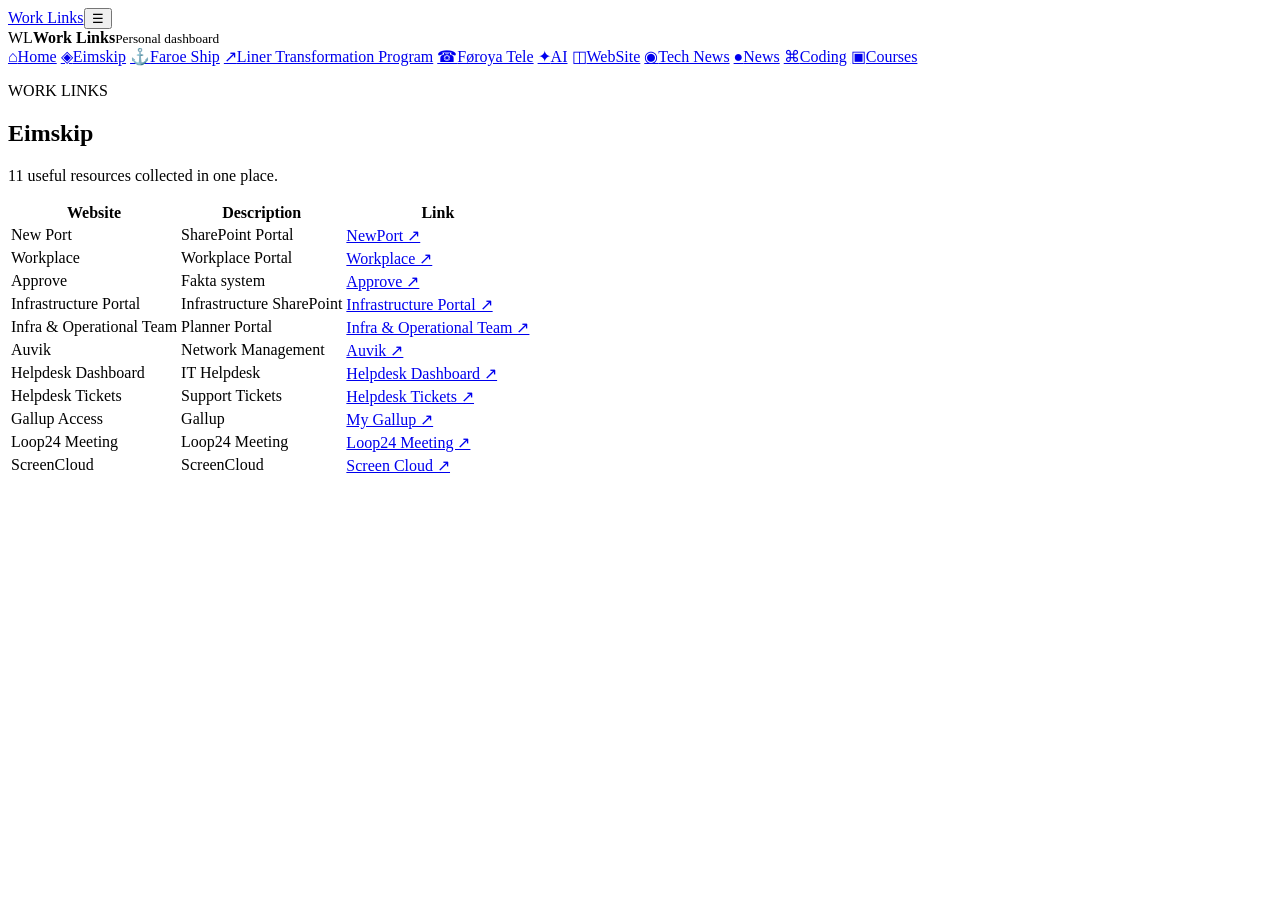
==== eimskip.html @ cf00a055 "Add files via upload" ====
<!DOCTYPE html>

<html lang="en">
<head>
<meta charset="utf-8"/>
<meta content="width=device-width,initial-scale=1" name="viewport"/>
<link href="css/style.css" rel="stylesheet"/>
<title>Work links — Eimskip</title>
<meta content="#072a40" name="theme-color"/></head>
<body>
<header class="mobile-header"><a class="mobile-brand" href="index.html">Work Links</a><button aria-controls="sidebar" aria-expanded="false" aria-label="Open navigation" class="menu-toggle" type="button">☰</button></header><nav aria-label="Main navigation" class="sidebar" id="sidebar"><div class="sidebar-brand"><span aria-hidden="true" class="brand-mark">WL</span><span><strong>Work Links</strong><small>Personal dashboard</small></span></div>
<a href="index.html"><span aria-hidden="true" class="nav-icon">⌂</span>Home</a>
<a href="eimskip.html"><span aria-hidden="true" class="nav-icon">◈</span>Eimskip</a>
<a href="faroeship.html"><span aria-hidden="true" class="nav-icon">⚓</span>Faroe Ship</a>
<a href="ltp.html"><span aria-hidden="true" class="nav-icon">↗</span>Liner Transformation Program</a>
<a href="ft.html"><span aria-hidden="true" class="nav-icon">☎</span>Føroya Tele</a>
<a href="ai.html"><span aria-hidden="true" class="nav-icon">✦</span>AI</a>
<a href="website.html"><span aria-hidden="true" class="nav-icon">◫</span>WebSite</a>
<a href="technews.html"><span aria-hidden="true" class="nav-icon">◉</span>Tech News</a>
<a href="news.html"><span aria-hidden="true" class="nav-icon">●</span>News</a>
<a href="code.html"><span aria-hidden="true" class="nav-icon">⌘</span>Coding</a>
<a href="courses.html"><span aria-hidden="true" class="nav-icon">▣</span>Courses</a>
<!--<a href="productmanagement.html"><span aria-hidden="true" class="nav-icon">◆</span>Product Management</a>-->
</nav><main class="main-content"><div class="content-card" id="content">
<p class="eyebrow">WORK LINKS</p><h2>Eimskip</h2><p class="page-intro">11 useful resources collected in one place.</p>
<table class="table table-striped">
<thead>
<tr><th>Website</th><th>Description</th><th>Link</th></tr>
</thead>
<tbody>
<tr>
<td>New Port</td>
<td>SharePoint Portal</td>
<td><a class="visit-link" href="https://eimskipis.sharepoint.com/" rel="noopener noreferrer" target="_blank"><i class="fas fa-search"></i> NewPort  ↗</a></td>
</tr>
<tr>
<td>Workplace</td>
<td>Workplace Portal</td>
<td><a class="visit-link" href="https://eimskip.workplace.com/" rel="noopener noreferrer" target="_blank"><i class="fas fa-search"></i> Workplace  ↗</a></td>
</tr>
<tr>
<td>Approve</td>
<td>Fakta system</td>
<td><a class="visit-link" href="https://approve.eimskip.net/" rel="noopener noreferrer" target="_blank"><i class="fas fa-search"></i> Approve  ↗</a></td>
</tr>
<tr>
<td>Infrastructure Portal</td>
<td>Infrastructure SharePoint</td>
<td><a class="visit-link" href="https://eimskipis.sharepoint.com/sites/InfrastructurePortal" rel="noopener noreferrer" target="_blank"><i class="fas fa-search"></i> Infrastructure Portal  ↗</a></td>
</tr>
<tr>
<td>Infra &amp; Operational Team</td>
<td>Planner Portal</td>
<td><a class="visit-link" href="https://planner.cloud.microsoft/eimskipis.onmicrosoft.com/en-US/Home/Planner" rel="noopener noreferrer" target="_blank"><i class="fas fa-search"></i> Infra &amp; Operational Team  ↗</a></td>
</tr>
<tr>
<td>Auvik</td>
<td>Network Management</td>
<td><a class="visit-link" href="https://auth.auvik.com/login/login.htm" rel="noopener noreferrer" target="_blank"><i class="fas fa-search"></i> Auvik  ↗</a></td>
</tr>
<tr>
<td>Helpdesk Dashboard</td>
<td>IT Helpdesk</td>
<td><a class="visit-link" href="https://eimskip.freshservice.com/a/dashboard/default" rel="noopener noreferrer" target="_blank"><i class="fas fa-search"></i> Helpdesk Dashboard  ↗</a></td>
</tr>
<tr>
<td>Helpdesk Tickets</td>
<td>Support Tickets</td>
<td><a class="visit-link" href="https://eimskip.freshservice.com/support/home" rel="noopener noreferrer" target="_blank"><i class="fas fa-search"></i> Helpdesk Tickets  ↗</a></td>
</tr>
<tr>
<td>Gallup Access</td>
<td>Gallup</td>
<td><a class="visit-link" href="https://my.gallup.com/" rel="noopener noreferrer" target="_blank"><i class="fas fa-search"></i> My Gallup  ↗</a></td>
</tr>
<tr>
<td>Loop24 Meeting</td>
<td>Loop24 Meeting</td>
<td><a class="visit-link" href="https://lm.roomconfig.com/" rel="noopener noreferrer" target="_blank"><i class="fas fa-search"></i> Loop24 Meeting  ↗</a></td>
</tr>
<tr>
<td>ScreenCloud</td>
<td>ScreenCloud</td>
<td><a class="visit-link" href="https://auth.screencloud.com/login" rel="noopener noreferrer" target="_blank"><i class="fas fa-search"></i> Screen Cloud  ↗</a></td>
</tr>
</tbody>
</table>
</div></main>

<script src="js/nav-active.js"></script>
</body>
</html>
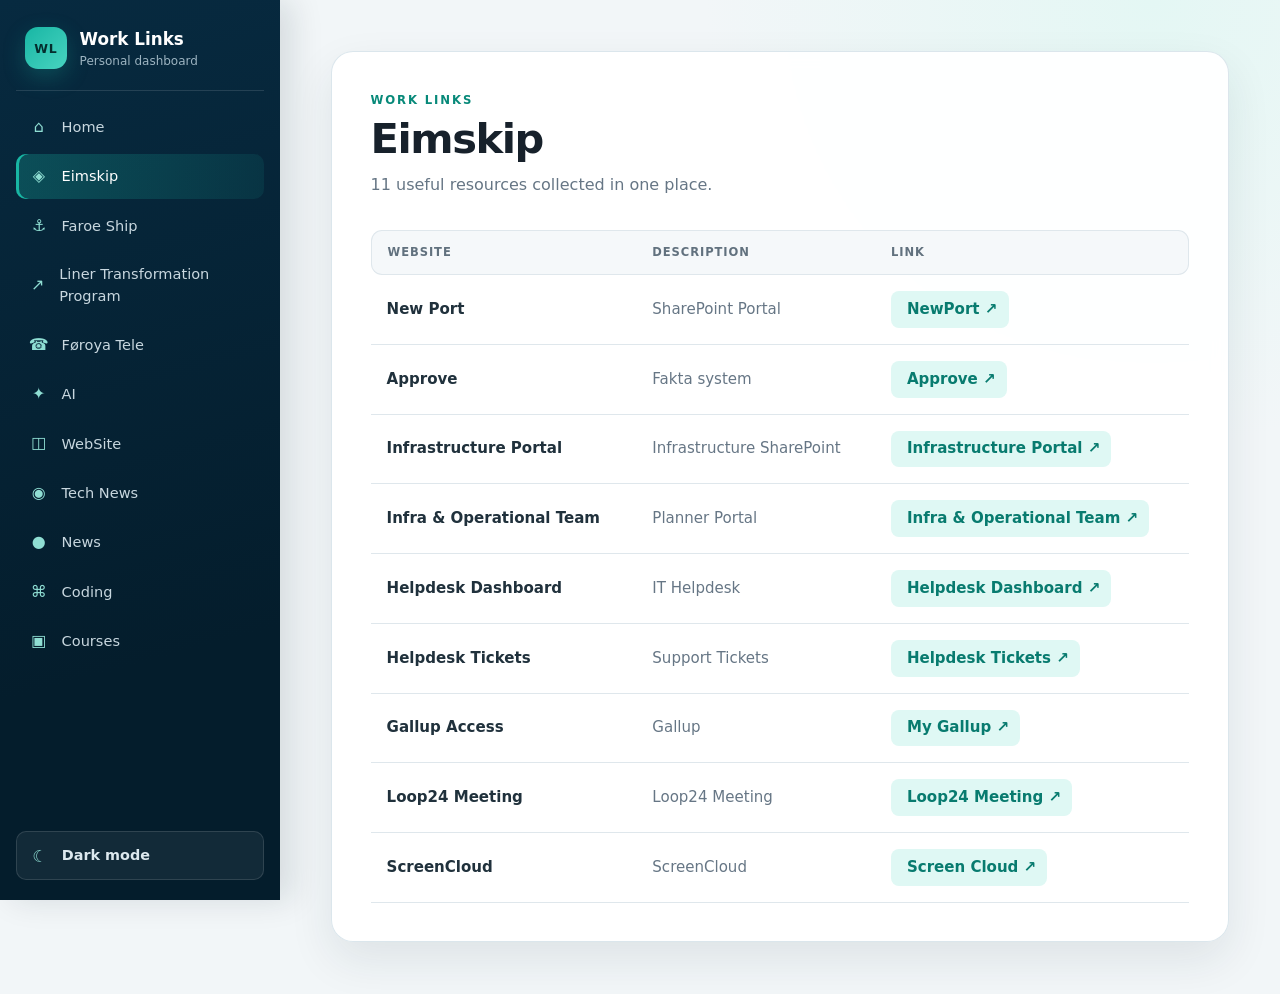
==== commit ab64d4f2: "Add files via upload" ====
--- a/eimskip.html
+++ b/eimskip.html
@@ -34,11 +34,11 @@
 <td>SharePoint Portal</td>
 <td><a class="visit-link" href="https://eimskipis.sharepoint.com/" rel="noopener noreferrer" target="_blank"><i class="fas fa-search"></i> NewPort  ↗</a></td>
 </tr>
-<tr>
+<!--<tr>
 <td>Workplace</td>
 <td>Workplace Portal</td>
 <td><a class="visit-link" href="https://eimskip.workplace.com/" rel="noopener noreferrer" target="_blank"><i class="fas fa-search"></i> Workplace  ↗</a></td>
-</tr>
+</tr>-->
 <tr>
 <td>Approve</td>
 <td>Fakta system</td>
@@ -55,10 +55,10 @@
 <td><a class="visit-link" href="https://planner.cloud.microsoft/eimskipis.onmicrosoft.com/en-US/Home/Planner" rel="noopener noreferrer" target="_blank"><i class="fas fa-search"></i> Infra &amp; Operational Team  ↗</a></td>
 </tr>
 <tr>
-<td>Auvik</td>
+<!--<td>Auvik</td>
 <td>Network Management</td>
 <td><a class="visit-link" href="https://auth.auvik.com/login/login.htm" rel="noopener noreferrer" target="_blank"><i class="fas fa-search"></i> Auvik  ↗</a></td>
-</tr>
+</tr>-->
 <tr>
 <td>Helpdesk Dashboard</td>
 <td>IT Helpdesk</td>
--- a/css/style.css
+++ b/css/style.css
@@ -0,0 +1,329 @@
+:root{
+  --nav:#072a40;
+  --nav-2:#0b3b59;
+  --accent:#18b6a4;
+  --accent-soft:#dff8f4;
+  --ink:#17212b;
+  --muted:#667685;
+  --line:#dfe7ec;
+  --surface:#fff;
+  --canvas:#f2f6f8;
+  --sidebar:280px;
+  --shadow:0 18px 45px rgba(22,45,58,.09)
+}
+*{
+  box-sizing:border-box
+}
+html{
+  font-size:16px;
+  scroll-behavior:smooth
+}
+body{
+  margin:0;
+  background:radial-gradient(circle at 90% 0,#e4f7f4 0,transparent 28rem),var(--canvas);
+  color:var(--ink);
+  font-family:Inter,ui-sans-serif,system-ui,-apple-system,"Segoe UI",sans-serif;line-height:1.55
+}
+a{
+  color:inherit
+}
+.sidebar{
+  position:fixed;
+  inset:0 auto 0 0;
+  width:var(--sidebar);
+  padding:1.25rem 1rem;
+  background:linear-gradient(165deg,var(--nav),#041d2c 72%);
+  color:#dce8ee;
+  display:flex;
+  flex-direction:column;
+  gap:.3rem;
+  overflow-y:auto;z-index:30;
+  box-shadow:12px 0 30px rgba(4,29,44,.12)
+}
+.sidebar-brand{
+  display:flex;
+  align-items:center;
+  gap:.8rem;padding:.35rem .55rem 1.2rem;
+  margin-bottom:.55rem;
+  border-bottom:1px solid rgba(255,255,255,.12)
+}
+.brand-mark{
+  display:grid;
+  place-items:center;
+  width:42px;
+  height:42px;
+  border-radius:13px;
+  background:linear-gradient(135deg,var(--accent),#48d3c0);
+  color:#042d2d;
+  font-size:.78rem;
+  font-weight:900;
+  letter-spacing:.05em;box-shadow:0 8px 22px rgba(24,182,164,.25)
+}
+.sidebar-brand strong,.sidebar-brand small{
+  display:block
+}
+.sidebar-brand strong{
+  color:#fff;
+  font-size:1.05rem
+}
+.sidebar-brand small{
+  color:#9db4c1;
+  font-size:.75rem;
+  margin-top:.05rem
+}
+.sidebar a{
+  display:flex;
+  align-items:center;
+  gap:.75rem;min-height:43px;
+  padding:.62rem .75rem;
+  border-radius:10px;
+  text-decoration:none;
+  color:#c8d7df;
+  font-size:.91rem;
+  font-weight:540;
+  transition:.18s ease
+}
+.sidebar a:hover{
+  background:rgba(255,255,255,.08);
+  color:#fff;
+  transform:translateX(2px)
+}
+.sidebar a.active{
+  background:linear-gradient(90deg,rgba(24,182,164,.28),rgba(24,182,164,.10));
+  color:#fff;
+  box-shadow:inset 3px 0 var(--accent)
+}
+.nav-icon{
+  width:1.35rem;
+  text-align:center;
+  color:#8fded3;
+  font-size:1rem
+}
+.main-content{
+  margin-left:var(--sidebar);
+  min-height:100vh;
+  padding:clamp(1.5rem,4vw,4rem)
+}
+.content-card{
+  max-width:1180px;
+  margin:0 auto;
+  background:rgba(255,255,255,.94);
+  border:1px solid rgba(215,228,234,.9);
+  border-radius:22px;
+  padding:clamp(1.25rem,3vw,2.5rem);
+  box-shadow:var(--shadow);
+  backdrop-filter:blur(8px)
+}
+.eyebrow{margin:0 0 .35rem;
+  color:#078979;
+  font-weight:800;
+  font-size:.73rem;letter-spacing:.16em
+}
+h1,h2,h3{
+  margin:0;
+  color:var(--ink);
+  line-height:1.2
+}
+h2{
+  font-size:clamp(1.8rem,4vw,2.6rem);
+  letter-spacing:-.035em
+}
+.page-intro{
+  margin:.55rem 0 2rem;
+  color:var(--muted);
+  font-size:1rem
+}
+.table{
+  width:100%;
+  border-collapse:separate;
+  border-spacing:0;
+  font-size:.94rem;
+  overflow:hidden
+}
+.table th{
+  padding:.8rem 1rem;
+  text-align:left;
+  color:#61717e;
+  background:#f5f8fa;
+  border-top:1px solid var(--line);
+  border-bottom:1px solid var(--line);
+  font-size:.72rem;
+  text-transform:uppercase;
+  letter-spacing:.08em
+}
+.table th:first-child{
+  border-left:1px solid var(--line);
+  border-radius:11px 0 0 11px
+}
+.table th:last-child{
+  border-right:1px solid var(--line);
+  border-radius:0 11px 11px 0
+}
+.table td{
+  padding:1rem;
+  border-bottom:1px solid var(--line);
+  vertical-align:middle
+}
+.table tbody tr{
+  transition:.15s ease
+}
+.table tbody tr:hover{
+  background:#f7fbfb
+}
+.table td:first-child{
+  font-weight:720;
+  color:#20313c
+}
+.table td:nth-child(2){
+  color:var(--muted)
+}
+.visit-link{
+  display:inline-flex;
+  align-items:center;
+  gap:.3rem;
+  padding:.42rem .7rem;
+  border-radius:8px;
+  background:var(--accent-soft);
+  color:#087b6f!important;
+  text-decoration:none;
+  font-weight:750;
+  white-space:nowrap
+}
+.visit-link:hover{
+  background:#c8f1eb;
+  color:#045d55!important
+}
+.empty-state{
+  text-align:center;
+  padding:3rem 1rem;
+  border:1px dashed #bdd0d8;
+  border-radius:16px;
+  background:#f8fbfc;
+  color:var(--muted)
+}
+.empty-state>span{
+  display:inline-grid;
+  place-items:center;
+  width:52px;
+  height:52px;
+  border-radius:15px;
+  background:var(--accent-soft);
+  color:#087b6f;
+  font-size:1.4rem
+}
+.empty-state h3{
+  margin:.8rem 0 .3rem
+}
+.empty-state p{
+  margin:0
+}
+.mobile-header{
+  display:none
+}
+:focus-visible
+{outline:3px solid #60dfcf;
+  outline-offset:3px
+}
+@media(max-width:820px){
+  body.nav-open{
+    overflow:hidden
+  }
+  .mobile-header{
+    height:62px;
+    display:flex;
+    position:sticky;
+    top:0;
+    z-index:25;
+    align-items:center;
+    justify-content:space-between;
+    padding:0 1rem;
+    background:rgba(7,42,64,.96);
+    color:#fff;
+    backdrop-filter:blur(9px);
+    box-shadow:0 6px 20px rgba(4,29,44,.14)
+  }
+  .mobile-brand{
+    text-decoration:none;
+    font-weight:800;
+    letter-spacing:-.01em
+  }
+  .menu-toggle{
+    width:40px;
+    height:40px;
+    border:1px solid rgba(255,255,255,.22);
+    border-radius:10px;background:rgba(255,255,255,.08);
+    color:#fff;
+    font-size:1.25rem;
+    cursor:pointer
+  }
+  .sidebar{
+    transform:translateX(-105%);
+    transition:transform .22s ease
+  }
+  .nav-open .sidebar{
+    transform:translateX(0)
+  }
+  .main-content{
+    margin-left:0;
+    padding:1rem
+  }
+  .content-card{
+    border-radius:16px
+  }
+  .table thead{
+    display:none
+  }
+  .table,.table tbody,.table tr,.table td{
+    display:block;
+    width:100%
+  }
+  .table tr{
+    margin-bottom:.85rem;
+    border:1px solid var(--line);
+    border-radius:13px;
+    overflow:hidden;
+    background:#fff;
+    box-shadow:0 6px 18px rgba(22,45,58,.05)
+  }
+  .table td{
+    border-bottom:1px solid var(--line);
+    padding:.8rem 1rem
+  }
+  .table td:last-child{
+    border-bottom:0
+  }
+  .visit-link{
+    width:100%;
+    justify-content:center
+  }
+}
+@media(prefers-reduced-motion:reduce){
+  *{
+    scroll-behavior:auto!important;
+    transition:none!important
+  }
+}
+
+/* Dark / light theme */
+body.dark-theme{
+  --ink:#e9f0f4;
+  --muted:#9fb0bc;
+  --line:#29404e;
+  --surface:#102733;
+  --canvas:#071821;
+  --accent-soft:#103b3a;
+  background:radial-gradient(circle at 90% 0,#123c3b 0,transparent 28rem),var(--canvas);
+}
+body.dark-theme .content-card{background:rgba(13,35,46,.96);border-color:#29404e;box-shadow:0 18px 45px rgba(0,0,0,.22)}
+body.dark-theme .table th{background:#132d3a;color:#aebdc7;border-color:var(--line)}
+body.dark-theme .table td{border-color:var(--line)}
+body.dark-theme .table tbody tr:hover{background:#112d38}
+body.dark-theme .table td:first-child{color:#eef5f7}
+body.dark-theme .visit-link{background:#103b3a;color:#67ddce!important}
+body.dark-theme .visit-link:hover{background:#164b49;color:#9aeee4!important}
+body.dark-theme .empty-state{background:#102733;border-color:#355260;color:var(--muted)}
+body.dark-theme .sidebar{background:linear-gradient(165deg,#031a27,#020f17 72%)}
+.theme-toggle{margin-top:auto;display:flex;align-items:center;gap:.7rem;width:100%;min-height:44px;padding:.65rem .75rem;border:1px solid rgba(255,255,255,.12);border-radius:10px;background:rgba(255,255,255,.06);color:#dce8ee;font:inherit;font-size:.9rem;font-weight:650;cursor:pointer;transition:.18s ease}
+.theme-toggle:hover{background:rgba(255,255,255,.11);color:#fff}.theme-toggle-icon{width:1.35rem;text-align:center;color:#8fded3;font-size:1.05rem}
+.mobile-actions{display:flex;align-items:center;gap:.5rem}.mobile-theme-toggle{display:none;width:40px;height:40px;border:1px solid rgba(255,255,255,.22);border-radius:10px;background:rgba(255,255,255,.08);color:#fff;font-size:1.05rem;cursor:pointer}
+@media(max-width:820px){body.dark-theme .mobile-header{background:rgba(3,26,39,.97)}body.dark-theme .table tr{background:#102733;border-color:#29404e}.theme-toggle{display:none}.mobile-theme-toggle{display:block}}
